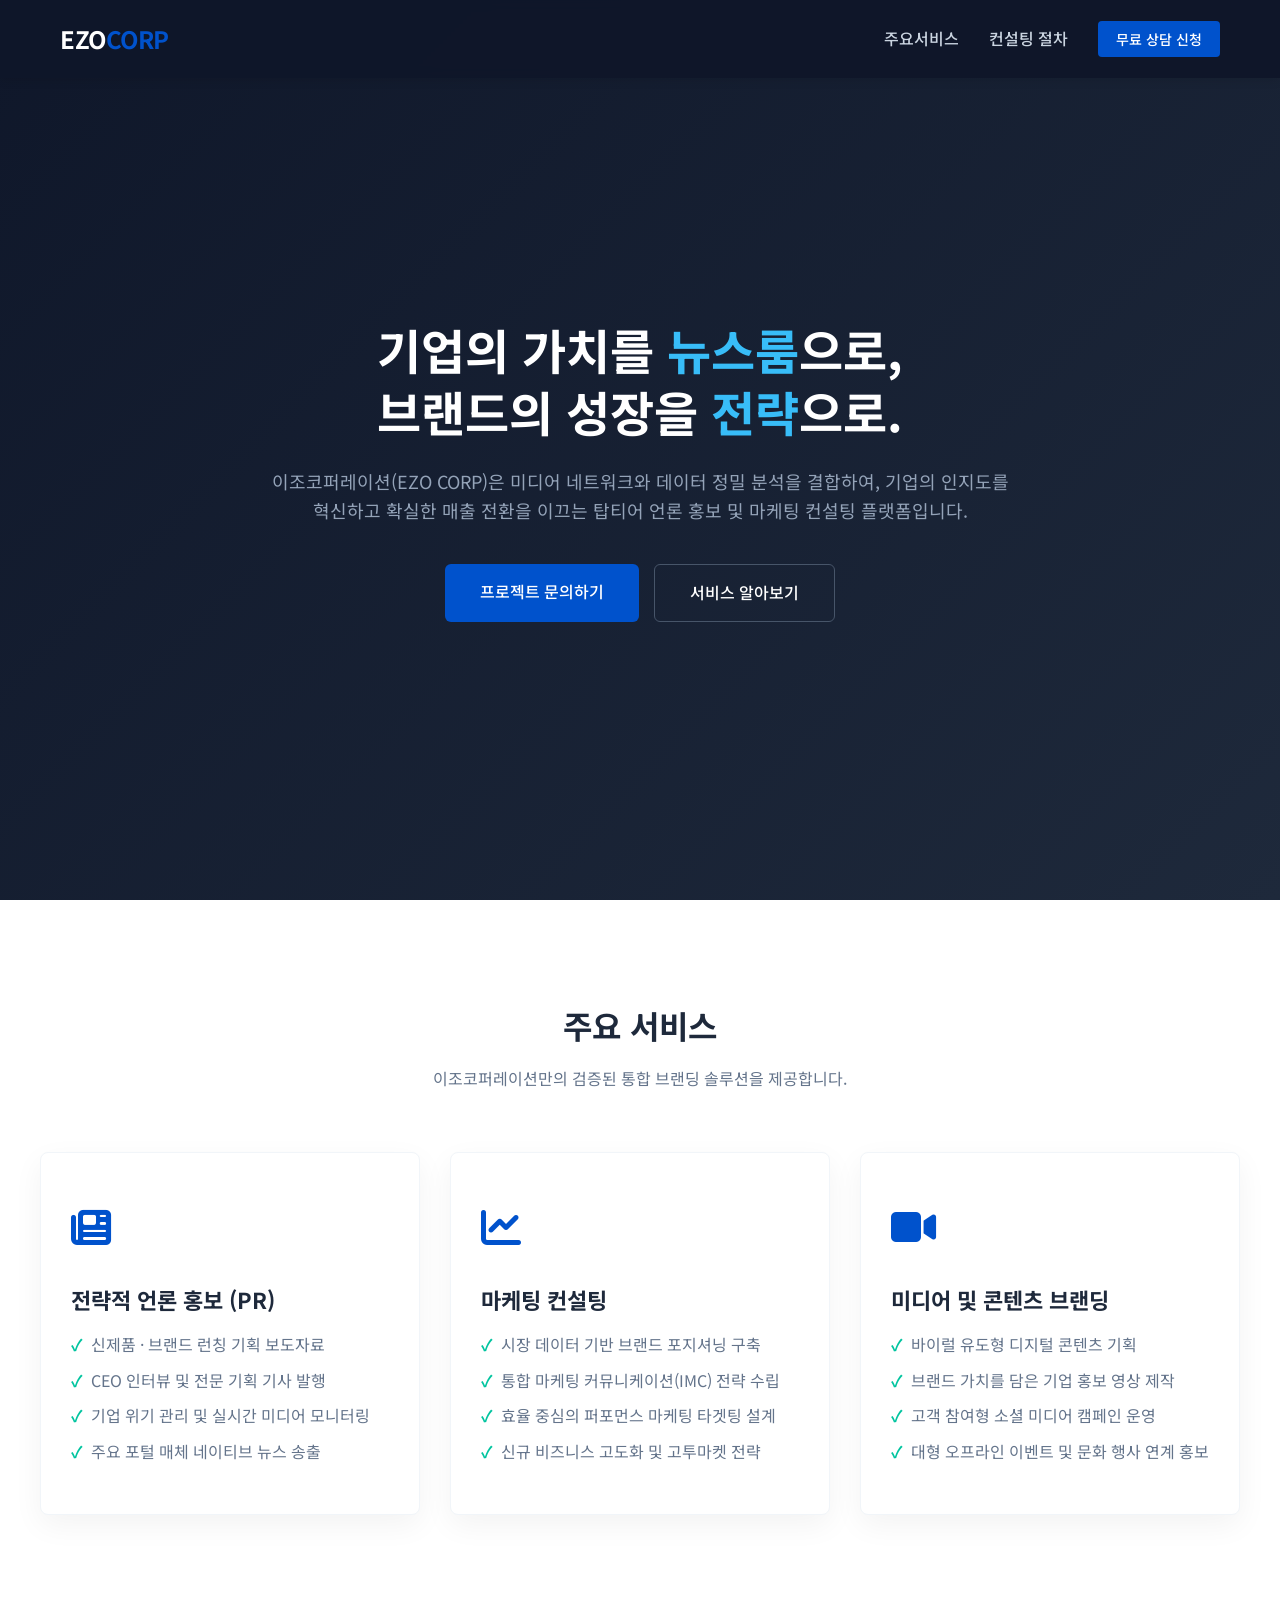
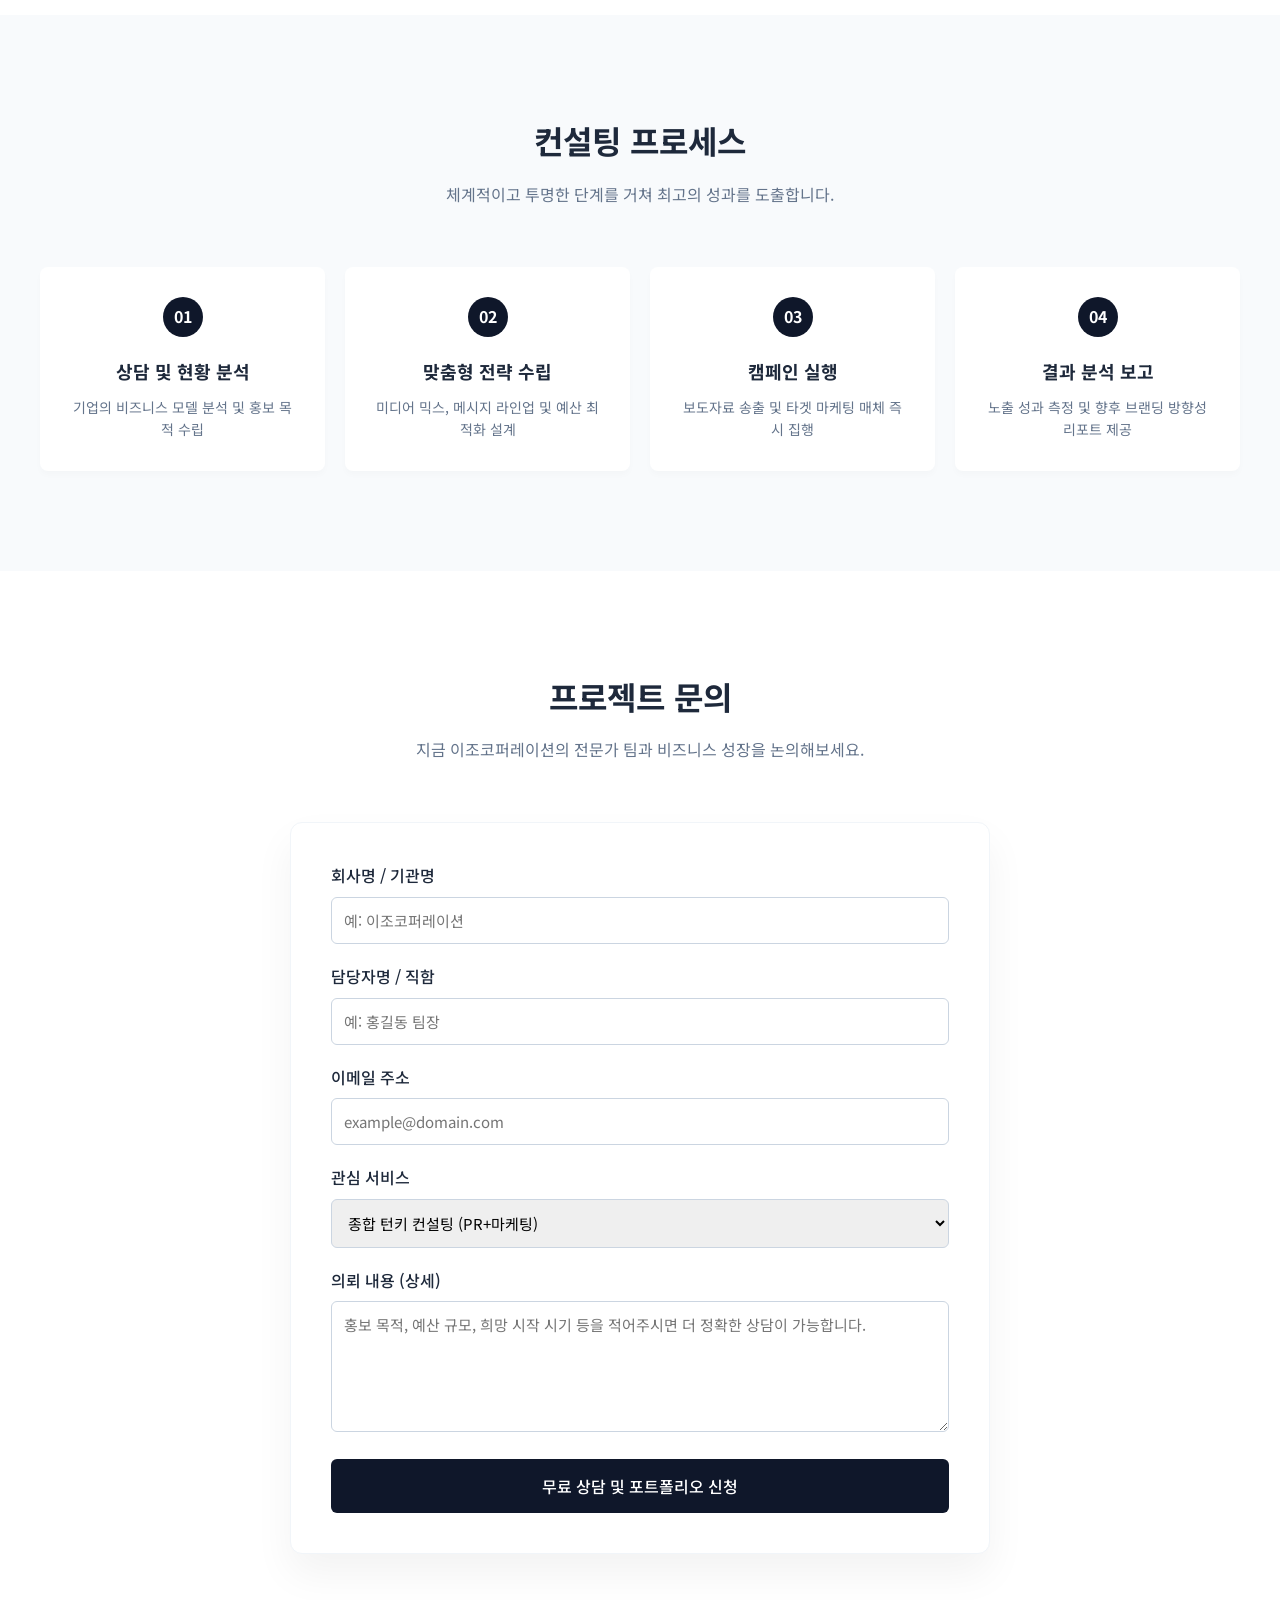
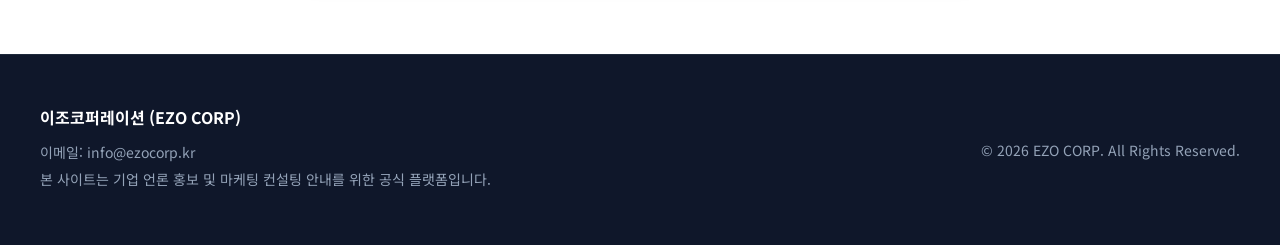
==== index.html @ 1831e0e2 "Rename gemini-code-1781671115486.html to index.html" ====
<!DOCTYPE html>
<html lang="ko">
<head>
    <meta charset="UTF-8">
    <meta name="viewport" content="width=device-width, initial-scale=1.0">
    <title>이조코퍼레이션 | 기업 언론 홍보 & 마케팅 컨설팅 플랫폼</title>
    <!-- Google Fonts & FontAwesome Icons -->
    <link href="https://fonts.googleapis.com/css2?family=Noto+Sans+KR:wght@300;400;500;700&display=swap" rel="stylesheet">
    <link rel="stylesheet" href="https://cdnjs.cloudflare.com/ajax/libs/font-awesome/6.4.0/css/all.min.css">
    
    <style>
        :root {
            --primary-color: #0052cc;
            --secondary-color: #00c49f;
            --dark-bg: #0f172a;
            --light-bg: #f8fafc;
            --text-main: #334155;
            --text-muted: #64748b;
            --white: #ffffff;
        }

        * {
            margin: 0;
            padding: 0;
            box-sizing: border-box;
            font-family: 'Noto Sans KR', sans-serif;
            scroll-behavior: smooth;
        }

        body {
            color: var(--text-main);
            background-color: var(--white);
            line-height: 1.6;
        }

        /* Navigation */
        header {
            position: fixed;
            top: 0;
            left: 0;
            width: 100%;
            background-color: rgba(15, 23, 42, 0.95);
            backdrop-filter: blur(5px);
            z-index: 1000;
            box-shadow: 0 2px 10px rgba(0,0,0,0.1);
        }

        .nav-container {
            max-width: 1200px;
            margin: 0 auto;
            display: flex;
            justify-content: space-between;
            align-items: center;
            padding: 20px;
        }

        .logo {
            font-size: 24px;
            font-weight: 700;
            color: var(--white);
            text-decoration: none;
            letter-spacing: -0.5px;
        }

        .logo span {
            color: var(--primary-color);
        }

        .nav-links {
            display: flex;
            list-style: none;
            gap: 30px;
        }

        .nav-links a {
            color: #cbd5e1;
            text-decoration: none;
            font-weight: 500;
            transition: color 0.3s;
        }

        .nav-links a:hover {
            color: var(--white);
        }

        .btn-consulting {
            background-color: var(--primary-color);
            color: var(--white) !important;
            padding: 8px 18px;
            border-radius: 4px;
            font-size: 14px;
        }

        .btn-consulting:hover {
            background-color: #0043a4;
        }

        /* Hero Section */
        .hero {
            background: linear-gradient(135deg, #0f172a 0%, #1e293b 100%);
            min-height: 100vh;
            display: flex;
            align-items: center;
            color: var(--white);
            padding: 120px 20px 80px 20px;
            text-align: center;
        }

        .hero-container {
            max-width: 800px;
            margin: 0 auto;
        }

        .hero h1 {
            font-size: 48px;
            font-weight: 700;
            line-height: 1.3;
            margin-bottom: 24px;
            word-break: keep-all;
        }

        .hero h1 span {
            color: #38bdf8;
        }

        .hero p {
            font-size: 18px;
            color: #94a3b8;
            margin-bottom: 40px;
            word-break: keep-all;
        }

        .hero .cta-buttons {
            display: flex;
            justify-content: center;
            gap: 15px;
        }

        .btn {
            display: inline-block;
            padding: 15px 35px;
            border-radius: 6px;
            font-size: 16px;
            font-weight: 500;
            text-decoration: none;
            transition: all 0.3s;
        }

        .btn-main {
            background-color: var(--primary-color);
            color: var(--white);
        }

        .btn-main:hover {
            background-color: #0043a4;
            transform: translateY(-2px);
        }

        .btn-sub {
            background-color: transparent;
            color: var(--white);
            border: 1px solid #475569;
        }

        .btn-sub:hover {
            background-color: rgba(255,255,255,0.05);
            border-color: var(--white);
        }

        /* Section Global */
        section {
            padding: 100px 20px;
        }

        .section-title {
            text-align: center;
            margin-bottom: 60px;
        }

        .section-title h2 {
            font-size: 32px;
            font-weight: 700;
            margin-bottom: 15px;
            color: #1e293b;
        }

        .section-title p {
            color: var(--text-muted);
            font-size: 16px;
        }

        /* Core Services */
        .services-grid {
            max-width: 1200px;
            margin: 0 auto;
            display: grid;
            grid-template-columns: repeat(auto-fit, minmax(300px, 1fr));
            gap: 30px;
        }

        .service-card {
            background-color: var(--white);
            padding: 40px 30px;
            border-radius: 8px;
            box-shadow: 0 10px 30px rgba(0,0,0,0.05);
            border: 1px solid #f1f5f9;
            transition: transform 0.3s, box-shadow 0.3s;
        }

        .service-card:hover {
            transform: translateY(-5px);
            box-shadow: 0 15px 35px rgba(0,0,0,0.1);
        }

        .service-icon {
            font-size: 40px;
            color: var(--primary-color);
            margin-bottom: 25px;
        }

        .service-card h3 {
            font-size: 22px;
            margin-bottom: 15px;
            color: #1e293b;
        }

        .service-card ul {
            list-style: none;
            color: var(--text-muted);
        }

        .service-card ul li {
            margin-bottom: 10px;
            position: relative;
            padding-left: 20px;
        }

        .service-card ul li::before {
            content: "✓";
            position: absolute;
            left: 0;
            color: var(--secondary-color);
            font-weight: bold;
        }

        /* Process Section */
        .process-section {
            background-color: var(--light-bg);
        }

        .process-container {
            max-width: 1200px;
            margin: 0 auto;
            display: flex;
            justify-content: space-between;
            position: relative;
            flex-wrap: wrap;
            gap: 20px;
        }

        .process-step {
            flex: 1;
            min-width: 240px;
            background: var(--white);
            padding: 30px;
            border-radius: 8px;
            text-align: center;
            box-shadow: 0 4px 6px rgba(0,0,0,0.02);
        }

        .step-number {
            width: 40px;
            height: 40px;
            background-color: var(--dark-bg);
            color: var(--white);
            border-radius: 50%;
            display: flex;
            align-items: center;
            justify-content: center;
            margin: 0 auto 20px auto;
            font-weight: 700;
        }

        .process-step h4 {
            font-size: 18px;
            margin-bottom: 10px;
            color: #1e293b;
        }

        .process-step p {
            font-size: 14px;
            color: var(--text-muted);
        }

        /* Contact Section */
        .contact-container {
            max-width: 700px;
            margin: 0 auto;
            background-color: var(--white);
            padding: 40px;
            border-radius: 12px;
            box-shadow: 0 20px 40px rgba(0,0,0,0.05);
            border: 1px solid #f1f5f9;
        }

        .form-group {
            margin-bottom: 20px;
        }

        .form-group label {
            display: block;
            margin-bottom: 8px;
            font-weight: 500;
            color: #1e293b;
        }

        .form-group input, .form-group select, .form-group textarea {
            width: 100%;
            padding: 12px;
            border: 1px solid #cbd5e1;
            border-radius: 6px;
            font-size: 15px;
            outline: none;
            transition: border-color 0.3s;
        }

        .form-group input:focus, .form-group select:focus, .form-group textarea:focus {
            border-color: var(--primary-color);
        }

        .btn-submit {
            width: 100%;
            background-color: var(--dark-bg);
            color: var(--white);
            border: none;
            padding: 15px;
            font-size: 16px;
            font-weight: 500;
            border-radius: 6px;
            cursor: pointer;
            transition: background-color 0.3s;
        }

        .btn-submit:hover {
            background-color: #1e293b;
        }

        /* Footer */
        footer {
            background-color: var(--dark-bg);
            color: #94a3b8;
            padding: 50px 20px;
            font-size: 14px;
            border-top: 1px solid #1e293b;
        }

        .footer-container {
            max-width: 1200px;
            margin: 0 auto;
            display: flex;
            justify-content: space-between;
            align-items: center;
            flex-wrap: wrap;
            gap: 20px;
        }

        .footer-info p {
            margin-bottom: 5px;
        }

        /* Responsive Design */
        @media (max-width: 768px) {
            .nav-links { display: none; }
            .hero h1 { font-size: 32px; }
            .hero p { font-size: 16px; }
            .hero .cta-buttons { flex-direction: column; }
            .process-container { flex-direction: column; }
            .footer-container { flex-direction: column; text-align: center; }
        }
    </style>
</head>
<body>

    <!-- Header Navigation -->
    <header>
        <div class="nav-container">
            <a href="#" class="logo">EZO<span>CORP</span></a>
            <ul class="nav-links">
                <li><a href="#services">주요서비스</a></li>
                <li><a href="#process">컨설팅 절차</a></li>
                <li><a href="#contact" class="btn-consulting">무료 상담 신청</a></li>
            </ul>
        </div>
    </header>

    <!-- Hero Section -->
    <section class="hero" id="home">
        <div class="hero-container">
            <h1>기업의 가치를 <span>뉴스룸</span>으로,<br>브랜드의 성장을 <span>전략</span>으로.</h1>
            <p>이조코퍼레이션(EZO CORP)은 미디어 네트워크와 데이터 정밀 분석을 결합하여, 기업의 인지도를 혁신하고 확실한 매출 전환을 이끄는 탑티어 언론 홍보 및 마케팅 컨설팅 플랫폼입니다.</p>
            <div class="cta-buttons">
                <a href="#contact" class="btn btn-main">프로젝트 문의하기</a>
                <a href="#services" class="btn btn-sub">서비스 알아보기</a>
            </div>
        </div>
    </section>

    <!-- Services Section -->
    <section id="services">
        <div class="section-title">
            <h2>주요 서비스</h2>
            <p>이조코퍼레이션만의 검증된 통합 브랜딩 솔루션을 제공합니다.</p>
        </div>
        <div class="services-grid">
            <!-- Card 1 -->
            <div class="service-card">
                <div class="service-icon"><i class="fa-solid fa-newspaper"></i></div>
                <h3>전략적 언론 홍보 (PR)</h3>
                <ul>
                    <li>신제품 · 브랜드 런칭 기획 보도자료</li>
                    <li>CEO 인터뷰 및 전문 기획 기사 발행</li>
                    <li>기업 위기 관리 및 실시간 미디어 모니터링</li>
                    <li>주요 포털 매체 네이티브 뉴스 송출</li>
                </ul>
            </div>
            <!-- Card 2 -->
            <div class="service-card">
                <div class="service-icon"><i class="fa-solid fa-chart-line"></i></div>
                <h3>마케팅 컨설팅</h3>
                <ul>
                    <li>시장 데이터 기반 브랜드 포지셔닝 구축</li>
                    <li>통합 마케팅 커뮤니케이션(IMC) 전략 수립</li>
                    <li>효율 중심의 퍼포먼스 마케팅 타겟팅 설계</li>
                    <li>신규 비즈니스 고도화 및 고투마켓 전략</li>
                </ul>
            </div>
            <!-- Card 3 -->
            <div class="service-card">
                <div class="service-icon"><i class="fa-solid fa-video"></i></div>
                <h3>미디어 및 콘텐츠 브랜딩</h3>
                <ul>
                    <li>바이럴 유도형 디지털 콘텐츠 기획</li>
                    <li>브랜드 가치를 담은 기업 홍보 영상 제작</li>
                    <li>고객 참여형 소셜 미디어 캠페인 운영</li>
                    <li>대형 오프라인 이벤트 및 문화 행사 연계 홍보</li>
                </ul>
            </div>
        </div>
    </section>

    <!-- Process Section -->
    <section id="process" class="process-section">
        <div class="section-title">
            <h2>컨설팅 프로세스</h2>
            <p>체계적이고 투명한 단계를 거쳐 최고의 성과를 도출합니다.</p>
        </div>
        <div class="process-container">
            <div class="process-step">
                <div class="step-number">01</div>
                <h4>상담 및 현황 분석</h4>
                <p>기업의 비즈니스 모델 분석 및 홍보 목적 수립</p>
            </div>
            <div class="process-step">
                <div class="step-number">02</div>
                <h4>맞춤형 전략 수립</h4>
                <p>미디어 믹스, 메시지 라인업 및 예산 최적화 설계</p>
            </div>
            <div class="process-step">
                <div class="step-number">03</div>
                <h4>캠페인 실행</h4>
                <p>보도자료 송출 및 타겟 마케팅 매체 즉시 집행</p>
            </div>
            <div class="process-step">
                <div class="step-number">04</div>
                <h4>결과 분석 보고</h4>
                <p>노출 성과 측정 및 향후 브랜딩 방향성 리포트 제공</p>
            </div>
        </div>
    </section>

    <!-- Contact Section -->
    <section id="contact">
        <div class="section-title">
            <h2>프로젝트 문의</h2>
            <p>지금 이조코퍼레이션의 전문가 팀과 비즈니스 성장을 논의해보세요.</p>
        </div>
        <div class="contact-container">
            <!-- 폼 전송을 위해 추후 백엔드 연동 가능 (기본형) -->
            <form action="#" method="POST" onsubmit="alert('상담 신청이 완료되었습니다. 담당자가 신속히 연락드리겠습니다.'); return false;">
                <div class="form-group">
                    <label for="company">회사명 / 기관명</label>
                    <input type="text" id="company" required placeholder="예: 이조코퍼레이션">
                </div>
                <div class="form-group">
                    <label for="name">담당자명 / 직함</label>
                    <input type="text" id="name" required placeholder="예: 홍길동 팀장">
                </div>
                <div class="form-group">
                    <label for="email">이메일 주소</label>
                    <input type="email" id="email" required placeholder="example@domain.com">
                </div>
                <div class="form-group">
                    <label for="service-type">관심 서비스</label>
                    <select id="service-type">
                        <option value="all">종합 턴키 컨설팅 (PR+마케팅)</option>
                        <option value="pr">언론 홍보 (보도자료 / 인터뷰)</option>
                        <option value="marketing">마케팅 전략 및 퍼포먼스 광고</option>
                        <option value="media">콘텐츠 및 영상 제작 브랜딩</option>
                    </select>
                </div>
                <div class="form-group">
                    <label for="message">의뢰 내용 (상세)</label>
                    <textarea id="message" rows="5" required placeholder="홍보 목적, 예산 규모, 희망 시작 시기 등을 적어주시면 더 정확한 상담이 가능합니다."></textarea>
                </div>
                <button type="submit" class="btn-submit">무료 상담 및 포트폴리오 신청</button>
            </form>
        </div>
    </section>

    <!-- Footer -->
    <footer>
        <div class="footer-container">
            <div class="footer-info">
                <strong style="color: #fff; font-size: 16px; display: block; margin-bottom: 10px;">이조코퍼레이션 (EZO CORP)</strong>
                <p>이메일: info@ezocorp.kr</p>
                <p>본 사이트는 기업 언론 홍보 및 마케팅 컨설팅 안내를 위한 공식 플랫폼입니다.</p>
            </div>
            <div class="footer-copyright">
                &copy; 2026 EZO CORP. All Rights Reserved.
            </div>
        </div>
    </footer>

</body>
</html>
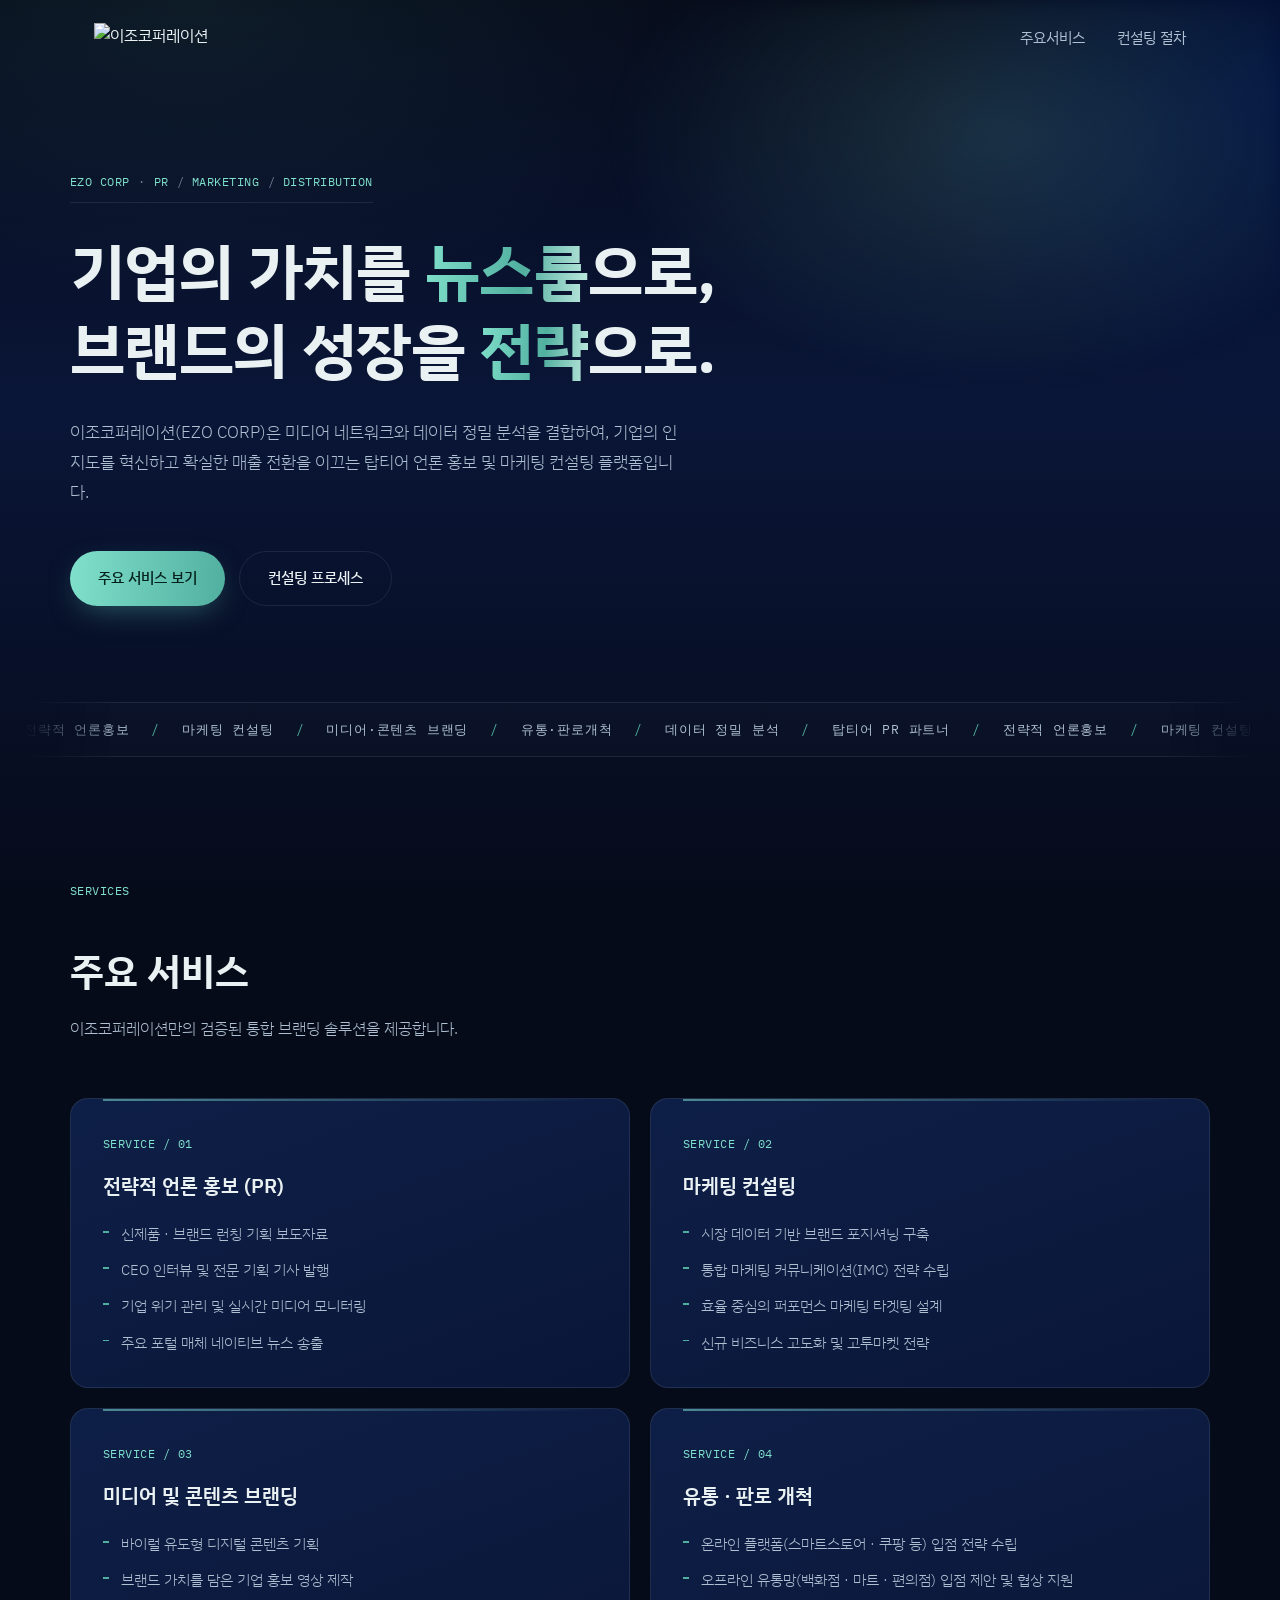
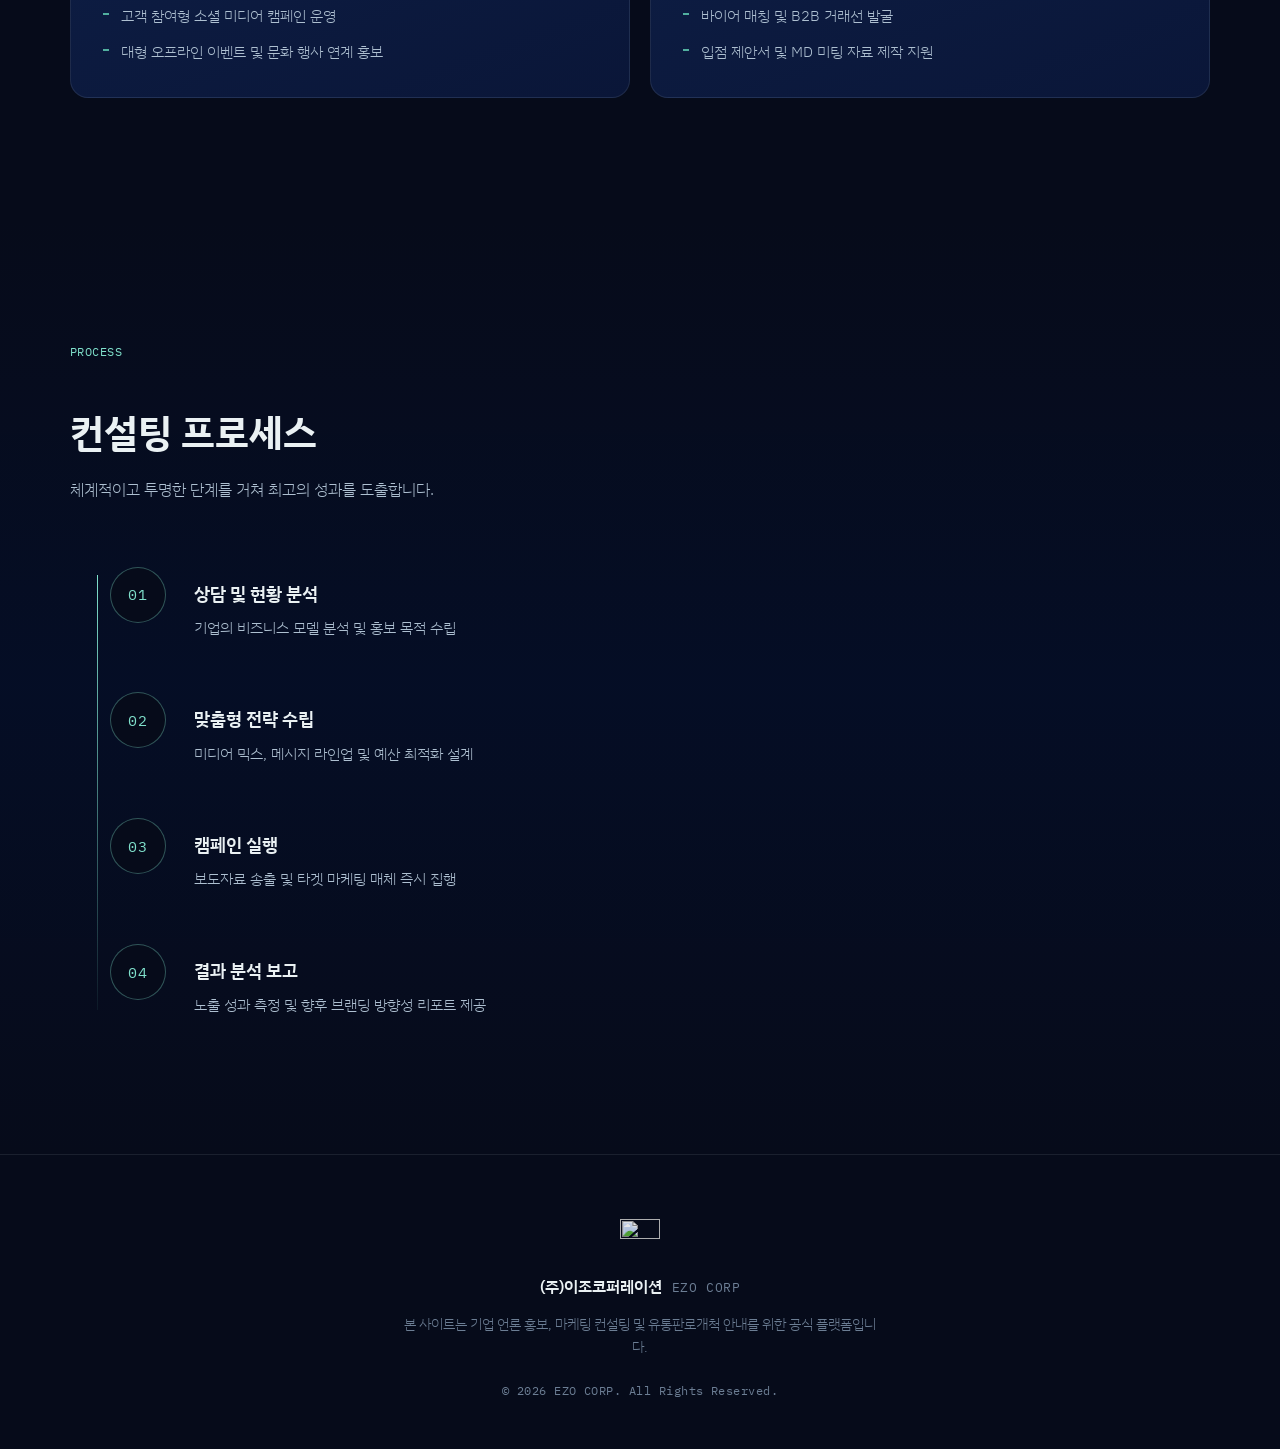
==== commit 9bcfbbfa: "Add files via upload" ====
--- a/index.html
+++ b/index.html
@@ -1,535 +1,190 @@
 <!DOCTYPE html>
 <html lang="ko">
 <head>
-    <meta charset="UTF-8">
-    <meta name="viewport" content="width=device-width, initial-scale=1.0">
-    <title>이조코퍼레이션 | 기업 언론 홍보 & 마케팅 컨설팅 플랫폼</title>
-    <!-- Google Fonts & FontAwesome Icons -->
-    <link href="https://fonts.googleapis.com/css2?family=Noto+Sans+KR:wght@300;400;500;700&display=swap" rel="stylesheet">
-    <link rel="stylesheet" href="https://cdnjs.cloudflare.com/ajax/libs/font-awesome/6.4.0/css/all.min.css">
-    
-    <style>
-        :root {
-            --primary-color: #0052cc;
-            --secondary-color: #00c49f;
-            --dark-bg: #0f172a;
-            --light-bg: #f8fafc;
-            --text-main: #334155;
-            --text-muted: #64748b;
-            --white: #ffffff;
-        }
+<meta charset="UTF-8">
+<meta name="viewport" content="width=device-width, initial-scale=1.0">
+<title>이조코퍼레이션 | 기업 언론 홍보 &amp; 마케팅 컨설팅 플랫폼</title>
+<meta name="description" content="이조코퍼레이션(EZO CORP)은 미디어 네트워크와 데이터 정밀 분석을 결합하여 기업의 인지도를 혁신하고 매출 전환을 이끄는 언론 홍보, 마케팅 컨설팅, 유통판로개척 전문 플랫폼입니다.">
 
-        * {
-            margin: 0;
-            padding: 0;
-            box-sizing: border-box;
-            font-family: 'Noto Sans KR', sans-serif;
-            scroll-behavior: smooth;
-        }
+<link rel="icon" type="image/x-icon" href="assets/favicon.ico">
+<link rel="icon" type="image/png" sizes="32x32" href="assets/favicon-32.png">
+<link rel="icon" type="image/png" sizes="192x192" href="assets/favicon-192.png">
+<link rel="apple-touch-icon" href="assets/apple-touch-icon.png">
 
-        body {
-            color: var(--text-main);
-            background-color: var(--white);
-            line-height: 1.6;
-        }
+<link rel="preconnect" href="https://fonts.googleapis.com">
+<link rel="preconnect" href="https://fonts.gstatic.com" crossorigin>
+<link href="https://fonts.googleapis.com/css2?family=IBM+Plex+Mono:wght@400;500;600&family=IBM+Plex+Sans+KR:wght@300;400;500;600;700&display=swap" rel="stylesheet">
 
-        /* Navigation */
-        header {
-            position: fixed;
-            top: 0;
-            left: 0;
-            width: 100%;
-            background-color: rgba(15, 23, 42, 0.95);
-            backdrop-filter: blur(5px);
-            z-index: 1000;
-            box-shadow: 0 2px 10px rgba(0,0,0,0.1);
-        }
-
-        .nav-container {
-            max-width: 1200px;
-            margin: 0 auto;
-            display: flex;
-            justify-content: space-between;
-            align-items: center;
-            padding: 20px;
-        }
-
-        .logo {
-            font-size: 24px;
-            font-weight: 700;
-            color: var(--white);
-            text-decoration: none;
-            letter-spacing: -0.5px;
-        }
-
-        .logo span {
-            color: var(--primary-color);
-        }
-
-        .nav-links {
-            display: flex;
-            list-style: none;
-            gap: 30px;
-        }
-
-        .nav-links a {
-            color: #cbd5e1;
-            text-decoration: none;
-            font-weight: 500;
-            transition: color 0.3s;
-        }
-
-        .nav-links a:hover {
-            color: var(--white);
-        }
-
-        .btn-consulting {
-            background-color: var(--primary-color);
-            color: var(--white) !important;
-            padding: 8px 18px;
-            border-radius: 4px;
-            font-size: 14px;
-        }
-
-        .btn-consulting:hover {
-            background-color: #0043a4;
-        }
-
-        /* Hero Section */
-        .hero {
-            background: linear-gradient(135deg, #0f172a 0%, #1e293b 100%);
-            min-height: 100vh;
-            display: flex;
-            align-items: center;
-            color: var(--white);
-            padding: 120px 20px 80px 20px;
-            text-align: center;
-        }
-
-        .hero-container {
-            max-width: 800px;
-            margin: 0 auto;
-        }
-
-        .hero h1 {
-            font-size: 48px;
-            font-weight: 700;
-            line-height: 1.3;
-            margin-bottom: 24px;
-            word-break: keep-all;
-        }
-
-        .hero h1 span {
-            color: #38bdf8;
-        }
-
-        .hero p {
-            font-size: 18px;
-            color: #94a3b8;
-            margin-bottom: 40px;
-            word-break: keep-all;
-        }
-
-        .hero .cta-buttons {
-            display: flex;
-            justify-content: center;
-            gap: 15px;
-        }
-
-        .btn {
-            display: inline-block;
-            padding: 15px 35px;
-            border-radius: 6px;
-            font-size: 16px;
-            font-weight: 500;
-            text-decoration: none;
-            transition: all 0.3s;
-        }
-
-        .btn-main {
-            background-color: var(--primary-color);
-            color: var(--white);
-        }
-
-        .btn-main:hover {
-            background-color: #0043a4;
-            transform: translateY(-2px);
-        }
-
-        .btn-sub {
-            background-color: transparent;
-            color: var(--white);
-            border: 1px solid #475569;
-        }
-
-        .btn-sub:hover {
-            background-color: rgba(255,255,255,0.05);
-            border-color: var(--white);
-        }
-
-        /* Section Global */
-        section {
-            padding: 100px 20px;
-        }
-
-        .section-title {
-            text-align: center;
-            margin-bottom: 60px;
-        }
-
-        .section-title h2 {
-            font-size: 32px;
-            font-weight: 700;
-            margin-bottom: 15px;
-            color: #1e293b;
-        }
-
-        .section-title p {
-            color: var(--text-muted);
-            font-size: 16px;
-        }
-
-        /* Core Services */
-        .services-grid {
-            max-width: 1200px;
-            margin: 0 auto;
-            display: grid;
-            grid-template-columns: repeat(auto-fit, minmax(300px, 1fr));
-            gap: 30px;
-        }
-
-        .service-card {
-            background-color: var(--white);
-            padding: 40px 30px;
-            border-radius: 8px;
-            box-shadow: 0 10px 30px rgba(0,0,0,0.05);
-            border: 1px solid #f1f5f9;
-            transition: transform 0.3s, box-shadow 0.3s;
-        }
-
-        .service-card:hover {
-            transform: translateY(-5px);
-            box-shadow: 0 15px 35px rgba(0,0,0,0.1);
-        }
-
-        .service-icon {
-            font-size: 40px;
-            color: var(--primary-color);
-            margin-bottom: 25px;
-        }
-
-        .service-card h3 {
-            font-size: 22px;
-            margin-bottom: 15px;
-            color: #1e293b;
-        }
-
-        .service-card ul {
-            list-style: none;
-            color: var(--text-muted);
-        }
-
-        .service-card ul li {
-            margin-bottom: 10px;
-            position: relative;
-            padding-left: 20px;
-        }
-
-        .service-card ul li::before {
-            content: "✓";
-            position: absolute;
-            left: 0;
-            color: var(--secondary-color);
-            font-weight: bold;
-        }
-
-        /* Process Section */
-        .process-section {
-            background-color: var(--light-bg);
-        }
-
-        .process-container {
-            max-width: 1200px;
-            margin: 0 auto;
-            display: flex;
-            justify-content: space-between;
-            position: relative;
-            flex-wrap: wrap;
-            gap: 20px;
-        }
-
-        .process-step {
-            flex: 1;
-            min-width: 240px;
-            background: var(--white);
-            padding: 30px;
-            border-radius: 8px;
-            text-align: center;
-            box-shadow: 0 4px 6px rgba(0,0,0,0.02);
-        }
-
-        .step-number {
-            width: 40px;
-            height: 40px;
-            background-color: var(--dark-bg);
-            color: var(--white);
-            border-radius: 50%;
-            display: flex;
-            align-items: center;
-            justify-content: center;
-            margin: 0 auto 20px auto;
-            font-weight: 700;
-        }
-
-        .process-step h4 {
-            font-size: 18px;
-            margin-bottom: 10px;
-            color: #1e293b;
-        }
-
-        .process-step p {
-            font-size: 14px;
-            color: var(--text-muted);
-        }
-
-        /* Contact Section */
-        .contact-container {
-            max-width: 700px;
-            margin: 0 auto;
-            background-color: var(--white);
-            padding: 40px;
-            border-radius: 12px;
-            box-shadow: 0 20px 40px rgba(0,0,0,0.05);
-            border: 1px solid #f1f5f9;
-        }
-
-        .form-group {
-            margin-bottom: 20px;
-        }
-
-        .form-group label {
-            display: block;
-            margin-bottom: 8px;
-            font-weight: 500;
-            color: #1e293b;
-        }
-
-        .form-group input, .form-group select, .form-group textarea {
-            width: 100%;
-            padding: 12px;
-            border: 1px solid #cbd5e1;
-            border-radius: 6px;
-            font-size: 15px;
-            outline: none;
-            transition: border-color 0.3s;
-        }
-
-        .form-group input:focus, .form-group select:focus, .form-group textarea:focus {
-            border-color: var(--primary-color);
-        }
-
-        .btn-submit {
-            width: 100%;
-            background-color: var(--dark-bg);
-            color: var(--white);
-            border: none;
-            padding: 15px;
-            font-size: 16px;
-            font-weight: 500;
-            border-radius: 6px;
-            cursor: pointer;
-            transition: background-color 0.3s;
-        }
-
-        .btn-submit:hover {
-            background-color: #1e293b;
-        }
-
-        /* Footer */
-        footer {
-            background-color: var(--dark-bg);
-            color: #94a3b8;
-            padding: 50px 20px;
-            font-size: 14px;
-            border-top: 1px solid #1e293b;
-        }
-
-        .footer-container {
-            max-width: 1200px;
-            margin: 0 auto;
-            display: flex;
-            justify-content: space-between;
-            align-items: center;
-            flex-wrap: wrap;
-            gap: 20px;
-        }
-
-        .footer-info p {
-            margin-bottom: 5px;
-        }
-
-        /* Responsive Design */
-        @media (max-width: 768px) {
-            .nav-links { display: none; }
-            .hero h1 { font-size: 32px; }
-            .hero p { font-size: 16px; }
-            .hero .cta-buttons { flex-direction: column; }
-            .process-container { flex-direction: column; }
-            .footer-container { flex-direction: column; text-align: center; }
-        }
-    </style>
+<link rel="stylesheet" href="styles.css">
 </head>
 <body>
 
-    <!-- Header Navigation -->
-    <header>
-        <div class="nav-container">
-            <a href="#" class="logo">EZO<span>CORP</span></a>
-            <ul class="nav-links">
-                <li><a href="#services">주요서비스</a></li>
-                <li><a href="#process">컨설팅 절차</a></li>
-                <li><a href="#contact" class="btn-consulting">무료 상담 신청</a></li>
-            </ul>
-        </div>
-    </header>
+<a class="skip-link" href="#main">본문으로 바로가기</a>
 
-    <!-- Hero Section -->
-    <section class="hero" id="home">
-        <div class="hero-container">
-            <h1>기업의 가치를 <span>뉴스룸</span>으로,<br>브랜드의 성장을 <span>전략</span>으로.</h1>
-            <p>이조코퍼레이션(EZO CORP)은 미디어 네트워크와 데이터 정밀 분석을 결합하여, 기업의 인지도를 혁신하고 확실한 매출 전환을 이끄는 탑티어 언론 홍보 및 마케팅 컨설팅 플랫폼입니다.</p>
-            <div class="cta-buttons">
-                <a href="#contact" class="btn btn-main">프로젝트 문의하기</a>
-                <a href="#services" class="btn btn-sub">서비스 알아보기</a>
-            </div>
-        </div>
-    </section>
+<header class="site-header" id="site-header">
+  <div class="header-inner">
+    <a href="#top" class="brand" aria-label="이조코퍼레이션 홈으로 이동">
+      <img src="assets/logo-horizontal-light.png" alt="이조코퍼레이션 EZO CORP" class="brand-logo" width="1100" height="257">
+    </a>
 
-    <!-- Services Section -->
-    <section id="services">
-        <div class="section-title">
-            <h2>주요 서비스</h2>
-            <p>이조코퍼레이션만의 검증된 통합 브랜딩 솔루션을 제공합니다.</p>
-        </div>
-        <div class="services-grid">
-            <!-- Card 1 -->
-            <div class="service-card">
-                <div class="service-icon"><i class="fa-solid fa-newspaper"></i></div>
-                <h3>전략적 언론 홍보 (PR)</h3>
-                <ul>
-                    <li>신제품 · 브랜드 런칭 기획 보도자료</li>
-                    <li>CEO 인터뷰 및 전문 기획 기사 발행</li>
-                    <li>기업 위기 관리 및 실시간 미디어 모니터링</li>
-                    <li>주요 포털 매체 네이티브 뉴스 송출</li>
-                </ul>
-            </div>
-            <!-- Card 2 -->
-            <div class="service-card">
-                <div class="service-icon"><i class="fa-solid fa-chart-line"></i></div>
-                <h3>마케팅 컨설팅</h3>
-                <ul>
-                    <li>시장 데이터 기반 브랜드 포지셔닝 구축</li>
-                    <li>통합 마케팅 커뮤니케이션(IMC) 전략 수립</li>
-                    <li>효율 중심의 퍼포먼스 마케팅 타겟팅 설계</li>
-                    <li>신규 비즈니스 고도화 및 고투마켓 전략</li>
-                </ul>
-            </div>
-            <!-- Card 3 -->
-            <div class="service-card">
-                <div class="service-icon"><i class="fa-solid fa-video"></i></div>
-                <h3>미디어 및 콘텐츠 브랜딩</h3>
-                <ul>
-                    <li>바이럴 유도형 디지털 콘텐츠 기획</li>
-                    <li>브랜드 가치를 담은 기업 홍보 영상 제작</li>
-                    <li>고객 참여형 소셜 미디어 캠페인 운영</li>
-                    <li>대형 오프라인 이벤트 및 문화 행사 연계 홍보</li>
-                </ul>
-            </div>
-        </div>
-    </section>
+    <nav class="main-nav" id="main-nav">
+      <a href="#services">주요서비스</a>
+      <a href="#process">컨설팅 절차</a>
+    </nav>
 
-    <!-- Process Section -->
-    <section id="process" class="process-section">
-        <div class="section-title">
-            <h2>컨설팅 프로세스</h2>
-            <p>체계적이고 투명한 단계를 거쳐 최고의 성과를 도출합니다.</p>
-        </div>
-        <div class="process-container">
-            <div class="process-step">
-                <div class="step-number">01</div>
-                <h4>상담 및 현황 분석</h4>
-                <p>기업의 비즈니스 모델 분석 및 홍보 목적 수립</p>
-            </div>
-            <div class="process-step">
-                <div class="step-number">02</div>
-                <h4>맞춤형 전략 수립</h4>
-                <p>미디어 믹스, 메시지 라인업 및 예산 최적화 설계</p>
-            </div>
-            <div class="process-step">
-                <div class="step-number">03</div>
-                <h4>캠페인 실행</h4>
-                <p>보도자료 송출 및 타겟 마케팅 매체 즉시 집행</p>
-            </div>
-            <div class="process-step">
-                <div class="step-number">04</div>
-                <h4>결과 분석 보고</h4>
-                <p>노출 성과 측정 및 향후 브랜딩 방향성 리포트 제공</p>
-            </div>
-        </div>
-    </section>
+    <button class="nav-toggle" id="nav-toggle" aria-expanded="false" aria-controls="main-nav" aria-label="메뉴 열기">
+      <span></span><span></span><span></span>
+    </button>
+  </div>
+</header>
 
-    <!-- Contact Section -->
-    <section id="contact">
-        <div class="section-title">
-            <h2>프로젝트 문의</h2>
-            <p>지금 이조코퍼레이션의 전문가 팀과 비즈니스 성장을 논의해보세요.</p>
-        </div>
-        <div class="contact-container">
-            <!-- 폼 전송을 위해 추후 백엔드 연동 가능 (기본형) -->
-            <form action="#" method="POST" onsubmit="alert('상담 신청이 완료되었습니다. 담당자가 신속히 연락드리겠습니다.'); return false;">
-                <div class="form-group">
-                    <label for="company">회사명 / 기관명</label>
-                    <input type="text" id="company" required placeholder="예: 이조코퍼레이션">
-                </div>
-                <div class="form-group">
-                    <label for="name">담당자명 / 직함</label>
-                    <input type="text" id="name" required placeholder="예: 홍길동 팀장">
-                </div>
-                <div class="form-group">
-                    <label for="email">이메일 주소</label>
-                    <input type="email" id="email" required placeholder="example@domain.com">
-                </div>
-                <div class="form-group">
-                    <label for="service-type">관심 서비스</label>
-                    <select id="service-type">
-                        <option value="all">종합 턴키 컨설팅 (PR+마케팅)</option>
-                        <option value="pr">언론 홍보 (보도자료 / 인터뷰)</option>
-                        <option value="marketing">마케팅 전략 및 퍼포먼스 광고</option>
-                        <option value="media">콘텐츠 및 영상 제작 브랜딩</option>
-                    </select>
-                </div>
-                <div class="form-group">
-                    <label for="message">의뢰 내용 (상세)</label>
-                    <textarea id="message" rows="5" required placeholder="홍보 목적, 예산 규모, 희망 시작 시기 등을 적어주시면 더 정확한 상담이 가능합니다."></textarea>
-                </div>
-                <button type="submit" class="btn-submit">무료 상담 및 포트폴리오 신청</button>
-            </form>
-        </div>
-    </section>
+<main id="main">
 
-    <!-- Footer -->
-    <footer>
-        <div class="footer-container">
-            <div class="footer-info">
-                <strong style="color: #fff; font-size: 16px; display: block; margin-bottom: 10px;">이조코퍼레이션 (EZO CORP)</strong>
-                <p>이메일: info@ezocorp.kr</p>
-                <p>본 사이트는 기업 언론 홍보 및 마케팅 컨설팅 안내를 위한 공식 플랫폼입니다.</p>
-            </div>
-            <div class="footer-copyright">
-                &copy; 2026 EZO CORP. All Rights Reserved.
-            </div>
-        </div>
-    </footer>
+  <section class="hero" id="top">
+    <div class="hero-glow" aria-hidden="true"></div>
+    <div class="hero-inner">
+      <p class="eyebrow mono">EZO CORP <span class="dot">·</span> PR <span class="dot">/</span> MARKETING <span class="dot">/</span> DISTRIBUTION</p>
 
+      <h1 class="hero-title">
+        기업의 가치를 <span class="grad-text">뉴스룸</span>으로,<br>
+        브랜드의 성장을 <span class="grad-text">전략</span>으로.
+      </h1>
+
+      <p class="hero-sub">
+        이조코퍼레이션(EZO CORP)은 미디어 네트워크와 데이터 정밀 분석을 결합하여, 기업의 인지도를 혁신하고
+        확실한 매출 전환을 이끄는 탑티어 언론 홍보 및 마케팅 컨설팅 플랫폼입니다.
+      </p>
+
+      <div class="hero-cta">
+        <a href="#services" class="btn btn-primary">주요 서비스 보기</a>
+        <a href="#process" class="btn btn-ghost">컨설팅 프로세스</a>
+      </div>
+    </div>
+
+    <div class="ticker" aria-hidden="true">
+      <div class="ticker-track">
+        <span>전략적 언론홍보</span><span class="sep">/</span>
+        <span>마케팅 컨설팅</span><span class="sep">/</span>
+        <span>미디어·콘텐츠 브랜딩</span><span class="sep">/</span>
+        <span>유통·판로개척</span><span class="sep">/</span>
+        <span>데이터 정밀 분석</span><span class="sep">/</span>
+        <span>탑티어 PR 파트너</span><span class="sep">/</span>
+        <span>전략적 언론홍보</span><span class="sep">/</span>
+        <span>마케팅 컨설팅</span><span class="sep">/</span>
+        <span>미디어·콘텐츠 브랜딩</span><span class="sep">/</span>
+        <span>유통·판로개척</span><span class="sep">/</span>
+        <span>데이터 정밀 분석</span><span class="sep">/</span>
+        <span>탑티어 PR 파트너</span><span class="sep">/</span>
+      </div>
+    </div>
+  </section>
+
+  <section class="section" id="services">
+    <div class="section-inner">
+      <p class="eyebrow mono">SERVICES</p>
+      <h2 class="section-title">주요 서비스</h2>
+      <p class="section-sub">이조코퍼레이션만의 검증된 통합 브랜딩 솔루션을 제공합니다.</p>
+
+      <div class="card-grid">
+
+        <article class="card reveal">
+          <p class="card-tag mono">SERVICE / 01</p>
+          <h3>전략적 언론 홍보 (PR)</h3>
+          <ul>
+            <li>신제품 · 브랜드 런칭 기획 보도자료</li>
+            <li>CEO 인터뷰 및 전문 기획 기사 발행</li>
+            <li>기업 위기 관리 및 실시간 미디어 모니터링</li>
+            <li>주요 포털 매체 네이티브 뉴스 송출</li>
+          </ul>
+        </article>
+
+        <article class="card reveal">
+          <p class="card-tag mono">SERVICE / 02</p>
+          <h3>마케팅 컨설팅</h3>
+          <ul>
+            <li>시장 데이터 기반 브랜드 포지셔닝 구축</li>
+            <li>통합 마케팅 커뮤니케이션(IMC) 전략 수립</li>
+            <li>효율 중심의 퍼포먼스 마케팅 타겟팅 설계</li>
+            <li>신규 비즈니스 고도화 및 고투마켓 전략</li>
+          </ul>
+        </article>
+
+        <article class="card reveal">
+          <p class="card-tag mono">SERVICE / 03</p>
+          <h3>미디어 및 콘텐츠 브랜딩</h3>
+          <ul>
+            <li>바이럴 유도형 디지털 콘텐츠 기획</li>
+            <li>브랜드 가치를 담은 기업 홍보 영상 제작</li>
+            <li>고객 참여형 소셜 미디어 캠페인 운영</li>
+            <li>대형 오프라인 이벤트 및 문화 행사 연계 홍보</li>
+          </ul>
+        </article>
+
+        <article class="card reveal">
+          <p class="card-tag mono">SERVICE / 04</p>
+          <h3>유통 · 판로 개척</h3>
+          <ul>
+            <li>온라인 플랫폼(스마트스토어 · 쿠팡 등) 입점 전략 수립</li>
+            <li>오프라인 유통망(백화점 · 마트 · 편의점) 입점 제안 및 협상 지원</li>
+            <li>바이어 매칭 및 B2B 거래선 발굴</li>
+            <li>입점 제안서 및 MD 미팅 자료 제작 지원</li>
+          </ul>
+        </article>
+
+      </div>
+    </div>
+  </section>
+
+  <section class="section section-alt" id="process">
+    <div class="section-inner">
+      <p class="eyebrow mono">PROCESS</p>
+      <h2 class="section-title">컨설팅 프로세스</h2>
+      <p class="section-sub">체계적이고 투명한 단계를 거쳐 최고의 성과를 도출합니다.</p>
+
+      <ol class="timeline">
+        <li class="timeline-step reveal">
+          <span class="timeline-num mono">01</span>
+          <div class="timeline-body">
+            <h3>상담 및 현황 분석</h3>
+            <p>기업의 비즈니스 모델 분석 및 홍보 목적 수립</p>
+          </div>
+        </li>
+        <li class="timeline-step reveal">
+          <span class="timeline-num mono">02</span>
+          <div class="timeline-body">
+            <h3>맞춤형 전략 수립</h3>
+            <p>미디어 믹스, 메시지 라인업 및 예산 최적화 설계</p>
+          </div>
+        </li>
+        <li class="timeline-step reveal">
+          <span class="timeline-num mono">03</span>
+          <div class="timeline-body">
+            <h3>캠페인 실행</h3>
+            <p>보도자료 송출 및 타겟 마케팅 매체 즉시 집행</p>
+          </div>
+        </li>
+        <li class="timeline-step reveal">
+          <span class="timeline-num mono">04</span>
+          <div class="timeline-body">
+            <h3>결과 분석 보고</h3>
+            <p>노출 성과 측정 및 향후 브랜딩 방향성 리포트 제공</p>
+          </div>
+        </li>
+      </ol>
+    </div>
+  </section>
+
+</main>
+
+<footer class="site-footer">
+  <div class="footer-inner">
+    <img src="assets/logo-icon-light.png" alt="" class="footer-mark" width="1000" height="893" aria-hidden="true">
+    <p class="footer-name">(주)이조코퍼레이션 <span class="mono">EZO CORP</span></p>
+    <p class="footer-desc">본 사이트는 기업 언론 홍보, 마케팅 컨설팅 및 유통판로개척 안내를 위한 공식 플랫폼입니다.</p>
+    <p class="footer-copy mono">© 2026 EZO CORP. All Rights Reserved.</p>
+  </div>
+</footer>
+
+<script src="script.js"></script>
 </body>
 </html>
--- a/styles.css
+++ b/styles.css
@@ -0,0 +1,344 @@
+/* ===========================================================
+   이조코퍼레이션 — Design tokens
+   Navy/teal sourced directly from brand mark:
+   navy #001959 · teal #51AF9F
+   =========================================================== */
+:root{
+  --navy-brand: #001959;
+  --bg-base:    #060B1A;
+  --bg-mid:     #0A1638;
+  --bg-card:    #0E1F47;
+  --bg-card-hi: #11264F;
+
+  --teal:        #51AF9F;
+  --teal-bright: #7FE0CB;
+
+  --ink-0: #EAF1F3;
+  --ink-1: #AEC0D1;
+  --ink-2: #6C7E94;
+
+  --line:      rgba(234,241,243,0.09);
+  --line-hi:   rgba(127,224,203,0.35);
+
+  --font-display: 'IBM Plex Sans KR', 'Pretendard', sans-serif;
+  --font-mono:    'IBM Plex Mono', 'SFMono-Regular', monospace;
+
+  --max: 1140px;
+  --ease: cubic-bezier(.22,1,.36,1);
+}
+
+*{ box-sizing: border-box; }
+html{ scroll-behavior: smooth; }
+@media (prefers-reduced-motion: reduce){
+  html{ scroll-behavior: auto; }
+  *{ animation-duration: 0.001ms !important; animation-iteration-count: 1 !important; transition-duration: 0.001ms !important; }
+}
+
+body{
+  margin:0;
+  background: var(--bg-base);
+  color: var(--ink-0);
+  font-family: var(--font-display);
+  font-weight: 400;
+  line-height: 1.6;
+  -webkit-font-smoothing: antialiased;
+}
+
+img{ max-width:100%; display:block; }
+a{ color: inherit; text-decoration: none; }
+ul{ margin:0; padding:0; list-style:none; }
+h1,h2,h3,p{ margin:0; }
+
+.mono{ font-family: var(--font-mono); letter-spacing: 0.04em; }
+
+::selection{ background: var(--teal); color: var(--bg-base); }
+
+:focus-visible{
+  outline: 2px solid var(--teal-bright);
+  outline-offset: 3px;
+  border-radius: 4px;
+}
+
+.skip-link{
+  position:absolute; left:-999px; top:auto;
+  background: var(--teal); color:#04201c; padding:10px 16px; border-radius: 8px; z-index: 999;
+}
+.skip-link:focus{ left: 16px; top: 16px; }
+
+/* ===== Background atmosphere ===== */
+body{
+  background-image:
+    radial-gradient(ellipse 900px 500px at 15% 0%, rgba(81,175,159,0.10), transparent 60%),
+    radial-gradient(ellipse 700px 600px at 100% 10%, rgba(0,25,89,0.55), transparent 55%),
+    linear-gradient(180deg, var(--bg-base) 0%, var(--bg-mid) 45%, var(--bg-base) 100%);
+  background-attachment: fixed;
+}
+
+/* ===========================================================
+   Header
+   =========================================================== */
+.site-header{
+  position: fixed; top:0; left:0; right:0; z-index: 100;
+  border-bottom: 1px solid transparent;
+  transition: background-color .35s var(--ease), border-color .35s var(--ease), backdrop-filter .35s var(--ease);
+}
+.site-header.is-scrolled{
+  background: rgba(6,11,26,0.72);
+  backdrop-filter: blur(14px) saturate(140%);
+  -webkit-backdrop-filter: blur(14px) saturate(140%);
+  border-bottom-color: var(--line);
+}
+.header-inner{
+  max-width: var(--max); margin: 0 auto; padding: 0 24px;
+  height: 76px; display:flex; align-items:center; justify-content: space-between;
+  gap: 24px;
+}
+.brand{ display:flex; align-items:center; flex-shrink:0; }
+.brand-logo{ height: 30px; width:auto; }
+
+.main-nav{ display:flex; gap: 32px; font-size: 0.95rem; color: var(--ink-1); }
+.main-nav a{ position:relative; padding: 6px 0; transition: color .25s; }
+.main-nav a::after{
+  content:''; position:absolute; left:0; right:100%; bottom:0; height:1px;
+  background: var(--teal-bright); transition: right .3s var(--ease);
+}
+.main-nav a:hover{ color: var(--ink-0); }
+.main-nav a:hover::after{ right:0; }
+
+.nav-toggle{
+  display:none; flex-direction:column; justify-content:center; gap:5px;
+  width: 38px; height: 38px; background:none; border:none; cursor:pointer; padding:0;
+}
+.nav-toggle span{ width: 22px; height: 1.5px; background: var(--ink-0); transition: transform .3s, opacity .3s; }
+.nav-toggle.is-open span:nth-child(1){ transform: translateY(6.5px) rotate(45deg); }
+.nav-toggle.is-open span:nth-child(2){ opacity:0; }
+.nav-toggle.is-open span:nth-child(3){ transform: translateY(-6.5px) rotate(-45deg); }
+
+@media (max-width: 720px){
+  .nav-toggle{ display:flex; }
+  .main-nav{
+    position:absolute; top:76px; left:0; right:0;
+    background: rgba(6,11,26,0.97); backdrop-filter: blur(14px);
+    flex-direction:column; gap:0; border-bottom: 1px solid var(--line);
+    max-height:0; overflow:hidden; transition: max-height .35s var(--ease);
+  }
+  .main-nav.is-open{ max-height: 220px; }
+  .main-nav a{ padding: 18px 24px; border-top: 1px solid var(--line); }
+}
+
+/* ===========================================================
+   Hero
+   =========================================================== */
+.hero{
+  position:relative;
+  padding: 168px 24px 0;
+  overflow:hidden;
+}
+.hero-glow{
+  position:absolute; inset:0; pointer-events:none; z-index:0;
+  background:
+    radial-gradient(560px 360px at 78% 18%, rgba(127,224,203,0.16), transparent 70%);
+  filter: blur(10px);
+}
+.hero-inner{
+  position:relative; z-index:1;
+  max-width: var(--max); margin: 0 auto;
+  padding-bottom: 96px;
+}
+.eyebrow{
+  display:inline-flex; align-items:center; gap:8px;
+  font-size: 0.78rem; color: var(--teal-bright);
+  text-transform: uppercase;
+  margin-bottom: 28px;
+  padding-bottom: 10px;
+  border-bottom: 1px solid var(--line);
+}
+.eyebrow .dot{ color: var(--ink-2); }
+
+.hero-title{
+  font-size: clamp(2.1rem, 5.4vw, 3.85rem);
+  font-weight: 700;
+  letter-spacing: -0.01em;
+  line-height: 1.28;
+  max-width: 900px;
+  color: var(--ink-0);
+}
+.grad-text{
+  background: linear-gradient(95deg, var(--teal-bright), var(--teal) 60%, #BFE9DF);
+  -webkit-background-clip: text; background-clip: text; color: transparent;
+}
+
+.hero-sub{
+  margin-top: 28px;
+  max-width: 620px;
+  font-size: 1.05rem;
+  color: var(--ink-1);
+  font-weight: 300;
+  line-height: 1.8;
+}
+
+.hero-cta{ display:flex; gap:14px; margin-top: 44px; flex-wrap: wrap; }
+.btn{
+  display:inline-flex; align-items:center; justify-content:center;
+  padding: 14px 28px; border-radius: 999px;
+  font-size: 0.95rem; font-weight: 500;
+  transition: transform .3s var(--ease), box-shadow .3s var(--ease), background .3s, border-color .3s;
+}
+.btn-primary{
+  background: linear-gradient(95deg, var(--teal-bright), var(--teal));
+  color: #04201c;
+  box-shadow: 0 10px 30px -10px rgba(81,175,159,0.55);
+}
+.btn-primary:hover{ transform: translateY(-2px); box-shadow: 0 16px 36px -10px rgba(127,224,203,0.6); }
+.btn-ghost{
+  border: 1px solid var(--line);
+  color: var(--ink-0);
+}
+.btn-ghost:hover{ border-color: var(--line-hi); background: rgba(255,255,255,0.03); transform: translateY(-2px); }
+
+/* ----- Ticker (signature element) ----- */
+.ticker{
+  position: relative;
+  border-top: 1px solid var(--line);
+  border-bottom: 1px solid var(--line);
+  background: rgba(255,255,255,0.015);
+  overflow: hidden;
+  padding: 16px 0;
+  -webkit-mask-image: linear-gradient(90deg, transparent, #000 8%, #000 92%, transparent);
+  mask-image: linear-gradient(90deg, transparent, #000 8%, #000 92%, transparent);
+}
+.ticker-track{
+  display:flex; align-items:center; gap: 22px; white-space:nowrap;
+  width: max-content;
+  font-family: var(--font-mono);
+  font-size: 0.82rem;
+  letter-spacing: 0.06em;
+  color: var(--ink-1);
+  animation: ticker-scroll 32s linear infinite;
+}
+.ticker-track .sep{ color: var(--teal); }
+.ticker:hover .ticker-track{ animation-play-state: paused; }
+@keyframes ticker-scroll{
+  from{ transform: translateX(0); }
+  to{ transform: translateX(-50%); }
+}
+
+/* ===========================================================
+   Sections (shared)
+   =========================================================== */
+.section{ padding: 120px 24px; position:relative; }
+.section-alt{ background: linear-gradient(180deg, transparent, rgba(0,25,89,0.18), transparent); }
+.section-inner{ max-width: var(--max); margin:0 auto; }
+
+.section .eyebrow{ border-bottom:none; padding-bottom:0; }
+.section-title{
+  font-size: clamp(1.7rem, 3.2vw, 2.4rem);
+  font-weight: 700;
+  margin-top: 12px;
+  color: var(--ink-0);
+}
+.section-sub{
+  margin-top: 14px;
+  color: var(--ink-1);
+  font-weight: 300;
+  max-width: 560px;
+  font-size: 1rem;
+}
+
+/* ----- reveal-on-scroll -----
+   Content is visible by default (progressive enhancement).
+   JS adds .reveal-armed only when it can also guarantee the
+   reveal will fire, so a JS failure never hides content. */
+.reveal{
+  opacity: 1; transform: none;
+  transition: opacity .7s var(--ease), transform .7s var(--ease);
+}
+.reveal.reveal-armed{ opacity: 0; transform: translateY(22px); }
+
+/* ===========================================================
+   Services
+   =========================================================== */
+.card-grid{
+  margin-top: 56px;
+  display:grid;
+  grid-template-columns: repeat(2, 1fr);
+  gap: 20px;
+}
+.card{
+  position: relative;
+  padding: 36px 32px 32px;
+  border-radius: 18px;
+  background: linear-gradient(160deg, var(--bg-card), var(--bg-mid));
+  border: 1px solid var(--line);
+  transition: transform .4s var(--ease), border-color .4s var(--ease), background .4s var(--ease);
+}
+.card::before{
+  content:'';
+  position:absolute; top:0; left: 32px; right: 32px; height:2px;
+  background: linear-gradient(90deg, var(--teal-bright), transparent);
+  opacity: .55;
+}
+.card:hover{
+  transform: translateY(-6px);
+  border-color: var(--line-hi);
+  background: linear-gradient(160deg, var(--bg-card-hi), var(--bg-mid));
+}
+.card-tag{ font-size: 0.74rem; color: var(--teal-bright); margin-bottom: 16px; }
+.card h3{ font-size: 1.28rem; font-weight: 600; color: var(--ink-0); margin-bottom: 20px; }
+.card ul{ display:flex; flex-direction:column; gap: 12px; }
+.card li{
+  position:relative; padding-left: 18px;
+  color: var(--ink-1); font-size: 0.94rem; font-weight: 300; line-height:1.6;
+}
+.card li::before{
+  content:''; position:absolute; left:0; top:9px;
+  width:6px; height:1.5px; background: var(--teal);
+}
+
+@media (max-width: 760px){
+  .card-grid{ grid-template-columns: 1fr; }
+}
+
+/* ===========================================================
+   Process timeline
+   =========================================================== */
+.timeline{ margin-top: 64px; position:relative; }
+.timeline::before{
+  content:'';
+  position:absolute; left: 27px; top: 8px; bottom: 8px; width:1px;
+  background: linear-gradient(180deg, var(--teal-bright), rgba(81,175,159,0.08));
+}
+.timeline-step{
+  position:relative;
+  display:flex; gap: 28px;
+  padding-bottom: 52px;
+}
+.timeline-step:last-child{ padding-bottom: 0; }
+.timeline-num{
+  position:relative; z-index:1; flex-shrink:0;
+  width: 56px; height: 56px;
+  display:flex; align-items:center; justify-content:center;
+  border-radius:50%;
+  background: var(--bg-base);
+  border: 1px solid var(--line-hi);
+  color: var(--teal-bright);
+  font-size: 0.95rem;
+}
+.timeline-body{ padding-top: 12px; }
+.timeline-body h3{ font-size: 1.15rem; font-weight: 600; margin-bottom: 8px; color: var(--ink-0); }
+.timeline-body p{ color: var(--ink-1); font-weight: 300; font-size: 0.95rem; }
+
+/* ===========================================================
+   Footer
+   =========================================================== */
+.site-footer{
+  border-top: 1px solid var(--line);
+  padding: 64px 24px 48px;
+  text-align:center;
+}
+.footer-inner{ max-width: 480px; margin: 0 auto; }
+.footer-mark{ width: 40px; height:auto; margin: 0 auto 20px; opacity: .9; }
+.footer-name{ font-size: 1rem; color: var(--ink-0); font-weight: 600; }
+.footer-name .mono{ color: var(--ink-2); font-weight: 400; font-size: 0.82rem; margin-left: 6px; }
+.footer-desc{ margin-top: 12px; color: var(--ink-2); font-size: 0.85rem; font-weight:300; line-height:1.7; }
+.footer-copy{ margin-top: 24px; color: var(--ink-2); font-size: 0.74rem; }
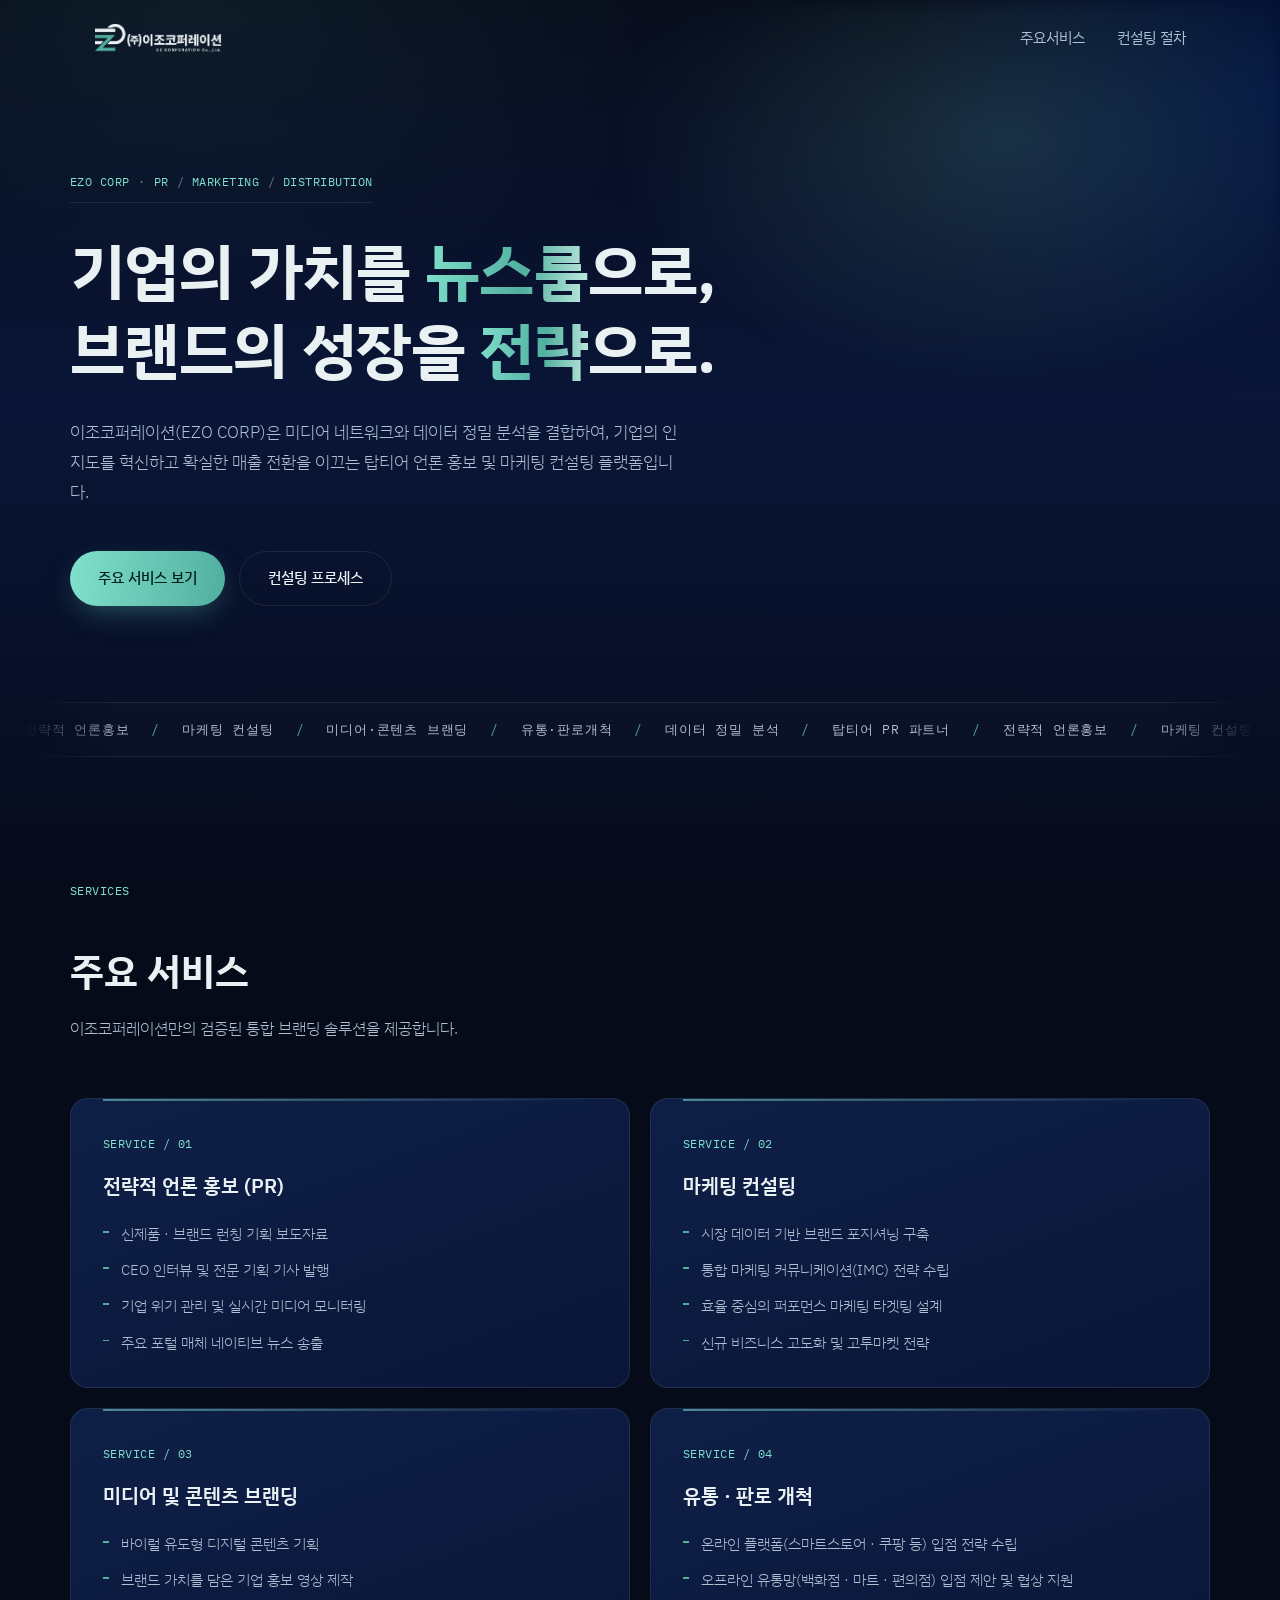
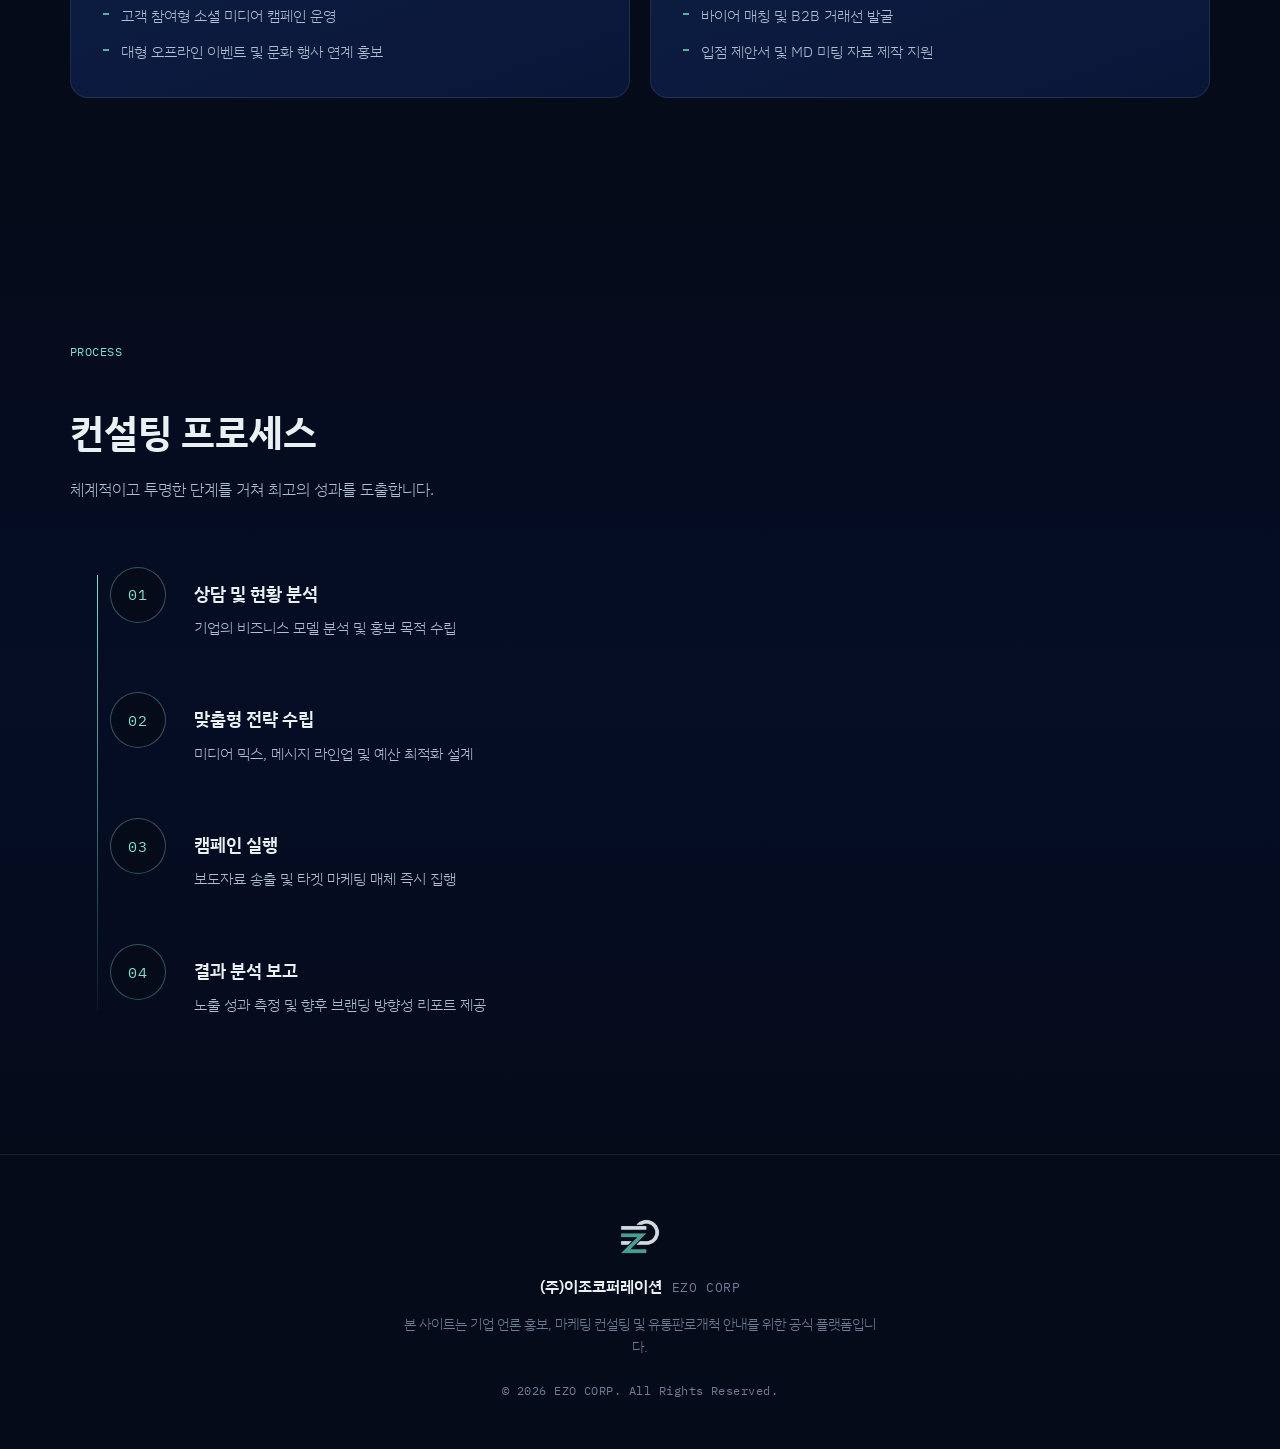
==== commit ac57be52: "Add files via upload" ====
--- a/index.html
+++ b/index.html
@@ -6,10 +6,10 @@
 <title>이조코퍼레이션 | 기업 언론 홍보 &amp; 마케팅 컨설팅 플랫폼</title>
 <meta name="description" content="이조코퍼레이션(EZO CORP)은 미디어 네트워크와 데이터 정밀 분석을 결합하여 기업의 인지도를 혁신하고 매출 전환을 이끄는 언론 홍보, 마케팅 컨설팅, 유통판로개척 전문 플랫폼입니다.">
 
-<link rel="icon" type="image/x-icon" href="assets/favicon.ico">
-<link rel="icon" type="image/png" sizes="32x32" href="assets/favicon-32.png">
-<link rel="icon" type="image/png" sizes="192x192" href="assets/favicon-192.png">
-<link rel="apple-touch-icon" href="assets/apple-touch-icon.png">
+<link rel="icon" type="image/x-icon" href="favicon.ico">
+<link rel="icon" type="image/png" sizes="32x32" href="favicon-32.png">
+<link rel="icon" type="image/png" sizes="192x192" href="favicon-192.png">
+<link rel="apple-touch-icon" href="apple-touch-icon.png">
 
 <link rel="preconnect" href="https://fonts.googleapis.com">
 <link rel="preconnect" href="https://fonts.gstatic.com" crossorigin>
@@ -24,7 +24,7 @@
 <header class="site-header" id="site-header">
   <div class="header-inner">
     <a href="#top" class="brand" aria-label="이조코퍼레이션 홈으로 이동">
-      <img src="assets/logo-horizontal-light.png" alt="이조코퍼레이션 EZO CORP" class="brand-logo" width="1100" height="257">
+      <img src="logo-horizontal-light.png" alt="이조코퍼레이션 EZO CORP" class="brand-logo" width="1100" height="257">
     </a>
 
     <nav class="main-nav" id="main-nav">
@@ -178,7 +178,7 @@
 
 <footer class="site-footer">
   <div class="footer-inner">
-    <img src="assets/logo-icon-light.png" alt="" class="footer-mark" width="1000" height="893" aria-hidden="true">
+    <img src="logo-icon-light.png" alt="" class="footer-mark" width="1000" height="893" aria-hidden="true">
     <p class="footer-name">(주)이조코퍼레이션 <span class="mono">EZO CORP</span></p>
     <p class="footer-desc">본 사이트는 기업 언론 홍보, 마케팅 컨설팅 및 유통판로개척 안내를 위한 공식 플랫폼입니다.</p>
     <p class="footer-copy mono">© 2026 EZO CORP. All Rights Reserved.</p>
